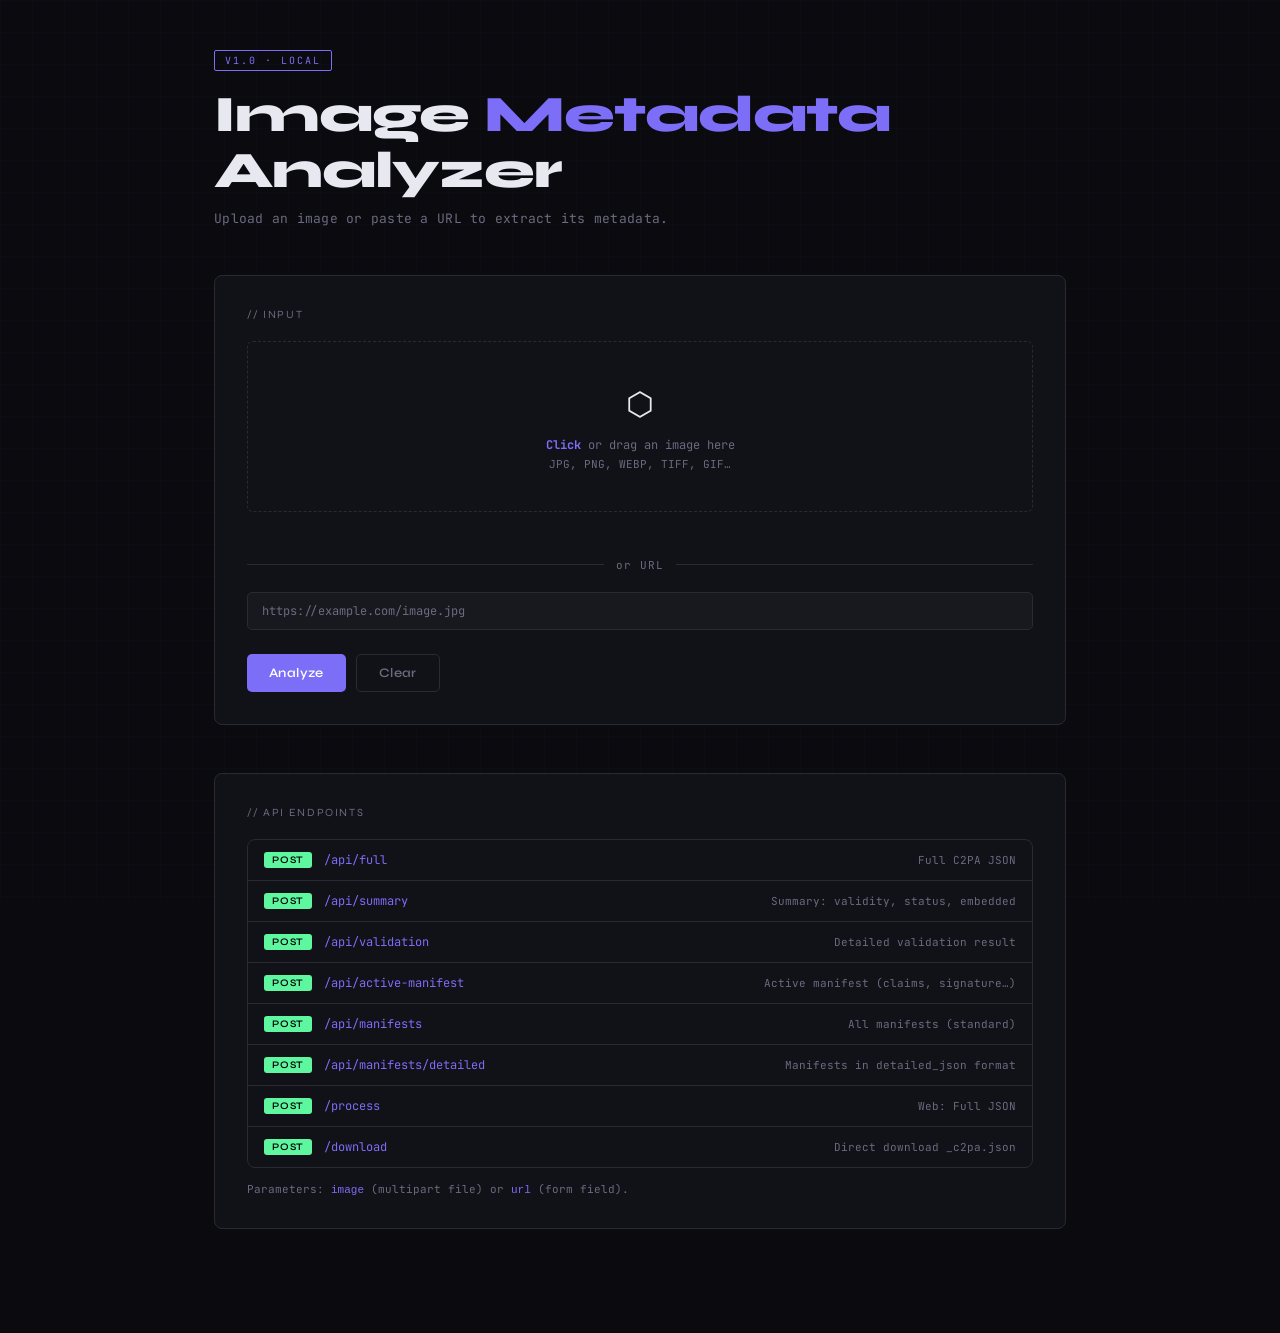
==== python_server_C2PA/templates/index.html @ ded70ce7 "Changed name of the folder java_server_C2PA to python_server_C2PA and changed the LICENSE" ====
<!DOCTYPE html>
<html lang="en">
<head>
  <meta charset="UTF-8" />
  <meta name="viewport" content="width=device-width, initial-scale=1.0" />
  <title>Image Metadata Analyzer</title>
  <link rel="preconnect" href="https://fonts.googleapis.com" />
  <link href="https://fonts.googleapis.com/css2?family=JetBrains+Mono:wght@400;600&family=Syne:wght@400;600;800&display=swap" rel="stylesheet" />
  <style>
    :root {
      --bg: #0a0a0f;
      --surface: #111118;
      --surface2: #18181f;
      --border: #2a2a35;
      --accent: #7c6ef7;
      --accent2: #f76e6e;
      --text: #e8e8f0;
      --muted: #6b6b80;
      --success: #5ef7a0;
      --mono: 'JetBrains Mono', monospace;
      --sans: 'Syne', sans-serif;
    }

    *, *::before, *::after { box-sizing: border-box; margin: 0; padding: 0; }

    body {
      background: var(--bg);
      color: var(--text);
      font-family: var(--mono);
      min-height: 100vh;
      overflow-x: hidden;
    }

    /* GRID NOISE TEXTURE */
    body::before {
      content: '';
      position: fixed;
      inset: 0;
      background-image:
        linear-gradient(rgba(124,110,247,.03) 1px, transparent 1px),
        linear-gradient(90deg, rgba(124,110,247,.03) 1px, transparent 1px);
      background-size: 32px 32px;
      pointer-events: none;
      z-index: 0;
    }

    .container {
      position: relative;
      z-index: 1;
      max-width: 900px;
      margin: 0 auto;
      padding: 48px 24px 80px;
    }

    /* ── HEADER ── */
    header {
      margin-bottom: 48px;
    }

    .tag {
      display: inline-block;
      font-size: 10px;
      letter-spacing: .2em;
      text-transform: uppercase;
      color: var(--accent);
      border: 1px solid var(--accent);
      padding: 3px 10px;
      border-radius: 2px;
      margin-bottom: 16px;
    }

    h1 {
      font-family: var(--sans);
      font-size: clamp(2rem, 5vw, 3.2rem);
      font-weight: 800;
      line-height: 1.1;
      color: var(--text);
      letter-spacing: -.02em;
    }

    h1 span { color: var(--accent); }

    .subtitle {
      margin-top: 10px;
      color: var(--muted);
      font-size: 13px;
      letter-spacing: .02em;
    }

    /* ── UPLOAD PANEL ── */
    .panel {
      background: var(--surface);
      border: 1px solid var(--border);
      border-radius: 8px;
      padding: 32px;
      margin-bottom: 24px;
    }

    .panel-title {
      font-family: var(--sans);
      font-size: 11px;
      letter-spacing: .15em;
      text-transform: uppercase;
      color: var(--muted);
      margin-bottom: 20px;
    }

    /* Drop zone */
    #drop-zone {
      border: 1.5px dashed var(--border);
      border-radius: 6px;
      padding: 40px 24px;
      text-align: center;
      cursor: pointer;
      transition: border-color .2s, background .2s;
      position: relative;
    }

    #drop-zone:hover, #drop-zone.drag-over {
      border-color: var(--accent);
      background: rgba(124,110,247,.05);
    }

    #drop-zone input[type=file] {
      position: absolute;
      inset: 0;
      opacity: 0;
      cursor: pointer;
      width: 100%;
      height: 100%;
    }

    .drop-icon {
      font-size: 32px;
      margin-bottom: 12px;
      display: block;
    }

    .drop-label {
      color: var(--muted);
      font-size: 12px;
    }

    .drop-label strong { color: var(--accent); }

    #file-name {
      margin-top: 8px;
      font-size: 12px;
      color: var(--success);
      min-height: 18px;
    }

    /* Divider */
    .divider {
      display: flex;
      align-items: center;
      gap: 12px;
      margin: 20px 0;
      color: var(--muted);
      font-size: 11px;
      letter-spacing: .1em;
    }
    .divider::before, .divider::after {
      content: '';
      flex: 1;
      height: 1px;
      background: var(--border);
    }

    /* URL input */
    .input-row {
      display: flex;
      gap: 10px;
    }

    input[type=url] {
      flex: 1;
      background: var(--surface2);
      border: 1px solid var(--border);
      border-radius: 5px;
      color: var(--text);
      font-family: var(--mono);
      font-size: 12px;
      padding: 10px 14px;
      outline: none;
      transition: border-color .2s;
    }

    input[type=url]:focus { border-color: var(--accent); }
    input[type=url]::placeholder { color: var(--muted); }

    /* Buttons */
    .btn {
      font-family: var(--sans);
      font-size: 13px;
      font-weight: 600;
      letter-spacing: .03em;
      padding: 10px 22px;
      border: none;
      border-radius: 5px;
      cursor: pointer;
      transition: opacity .15s, transform .1s;
    }
    .btn:active { transform: scale(.97); }
    .btn:hover { opacity: .88; }

    .btn-primary {
      background: var(--accent);
      color: #fff;
    }

    .btn-outline {
      background: transparent;
      border: 1px solid var(--border);
      color: var(--muted);
    }
    .btn-outline:hover { border-color: var(--accent); color: var(--accent); }

    .btn-success {
      background: var(--success);
      color: #000;
    }

    .btn-row {
      display: flex;
      gap: 10px;
      margin-top: 24px;
      flex-wrap: wrap;
    }

    /* ── LOADER ── */
    #loader {
      display: none;
      align-items: center;
      gap: 10px;
      font-size: 12px;
      color: var(--accent);
      margin-top: 16px;
    }

    .spinner {
      width: 16px; height: 16px;
      border: 2px solid rgba(124,110,247,.3);
      border-top-color: var(--accent);
      border-radius: 50%;
      animation: spin .6s linear infinite;
    }

    @keyframes spin { to { transform: rotate(360deg); } }

    /* ── RESULTS ── */
    #results {
      display: none;
    }

    .results-header {
      display: flex;
      align-items: center;
      justify-content: space-between;
      margin-bottom: 20px;
      flex-wrap: gap;
      gap: 12px;
    }

    .results-title {
      font-family: var(--sans);
      font-size: 11px;
      letter-spacing: .15em;
      text-transform: uppercase;
      color: var(--success);
    }

    /* ── JSON TREE (recursive) ── */
    .json-tree {
      background: var(--surface);
      border: 1px solid var(--border);
      border-radius: 8px;
      overflow: hidden;
      font-size: 12.5px;
    }

    .jtop-section { border-bottom: 1px solid var(--border); }
    .jtop-section:last-child { border-bottom: none; }

    .jtop-header {
      display: flex; align-items: center; gap: 12px;
      padding: 14px 20px; cursor: pointer; user-select: none;
      background: var(--surface); transition: background .15s;
    }
    .jtop-header:hover { background: var(--surface2); }
    .jtop-header .jkey {
      font-family: var(--sans); font-weight: 600; font-size: 13px;
      color: var(--accent); flex: 1;
    }
    .jtop-header .jbadge {
      font-size: 10px; color: var(--muted);
      background: var(--surface2); border: 1px solid var(--border);
      padding: 2px 8px; border-radius: 3px;
    }
    .jtop-header .jchevron {
      color: var(--muted); font-size: 10px; transition: transform .2s;
    }
    .jtop-header.open .jchevron { transform: rotate(90deg); }

    .jtop-body { display: none; padding: 4px 16px 14px; overflow-x: auto; }
    .jtop-body.open { display: block; }

    /* Recursive nodes */
    .jnode { width: 100%; }

    .jnode-row {
      display: flex; align-items: baseline; gap: 6px;
      padding: 2px 4px; border-radius: 3px; min-height: 22px;
    }

    .jnode-obj > .jnode-row { cursor: pointer; user-select: none; }
    .jnode-obj > .jnode-row:hover { background: rgba(124,110,247,.07); }

    .jnode-key {
      color: var(--muted); white-space: nowrap;
      flex-shrink: 0; min-width: 110px;
    }
    .jnode-key::after { content: ":"; margin-right: 4px; }
    .jnode-key.idx { color: #6b6b9a; min-width: 28px; }

    .jval-str  { color: var(--text); word-break: break-all; }
    .jval-num  { color: #f0b97a; }
    .jval-bool-t { color: var(--success); }
    .jval-bool-f { color: var(--accent2); }
    .jval-null { color: var(--muted); font-style: italic; }
    .jval-preview { color: var(--muted); font-size: 11px; font-style: italic; }

    .jnode-chevron {
      font-size: 9px; color: var(--muted);
      transition: transform .15s; flex-shrink: 0; width: 12px;
    }
    .jnode-obj.open > .jnode-row .jnode-chevron { transform: rotate(90deg); }

    .jnode-children {
      display: none;
      padding-left: 18px;
      border-left: 1px solid var(--border);
      margin-left: 4px; margin-top: 2px; margin-bottom: 2px;
    }
    .jnode-obj.open > .jnode-children { display: block; }

    /* Empty state */
    .empty-msg {
      color: var(--muted); font-size: 11px;
      padding: 6px 4px; font-style: italic;
    }

    /* Error */
    #error-box {
      display: none;
      background: rgba(247,110,110,.1);
      border: 1px solid var(--accent2);
      color: var(--accent2);
      border-radius: 6px;
      padding: 14px 18px;
      font-size: 12px;
      margin-top: 16px;
    }

    /* API Docs */
    .api-docs {
      margin-top: 48px;
    }

    .api-endpoint {
      display: flex;
      align-items: center;
      gap: 12px;
      padding: 12px 16px;
      border-bottom: 1px solid var(--border);
      font-size: 12px;
    }
    .api-endpoint:last-child { border-bottom: none; }

    .method {
      font-family: var(--sans);
      font-weight: 600;
      font-size: 10px;
      letter-spacing: .08em;
      color: #000;
      background: var(--success);
      padding: 2px 8px;
      border-radius: 3px;
      min-width: 46px;
      text-align: center;
    }

    .endpoint-path { color: var(--accent); }
    .endpoint-desc { color: var(--muted); margin-left: auto; font-size: 11px; }

    @media (max-width: 600px) {
      .kv-grid { grid-template-columns: 1fr; }
      .kv-key { border-bottom: none; padding-bottom: 0; color: var(--accent); font-size: 11px; }
      .kv-val { border-bottom: 1px solid rgba(42,42,53,.5); }
      .input-row { flex-direction: column; }
    }
  </style>
</head>
<body>
<div class="container">

  <header>
    <div class="tag">v1.0 · local</div>
    <h1>Image <span>Metadata</span><br>Analyzer</h1>
    <p class="subtitle">Upload an image or paste a URL to extract its metadata.</p>
  </header>

  <div class="panel">
    <p class="panel-title">// input</p>

    <div id="drop-zone">
      <input type="file" id="file-input" accept="image/*" />
      <span class="drop-icon">⬡</span>
      <p class="drop-label"><strong>Click</strong> or drag an image here</p>
      <p class="drop-label" style="margin-top:4px;font-size:11px;">JPG, PNG, WEBP, TIFF, GIF…</p>
    </div>
    <div id="file-name"></div>

    <div class="divider">or URL</div>

    <div class="input-row">
      <input type="url" id="url-input" placeholder="https://example.com/image.jpg" />
    </div>

    <div id="loader">
      <div class="spinner"></div>
      <span>Processing image…</span>
    </div>

    <div id="error-box"></div>

    <div class="btn-row">
      <button class="btn btn-primary" onclick="analyze()">Analyze</button>
      <button class="btn btn-outline" onclick="reset()">Clear</button>
    </div>
  </div>

  <div id="results">
    <div class="results-header">
      <span class="results-title">✓ Analysis complete</span>
      <button class="btn btn-success" id="download-btn">↓ Download JSON</button>
    </div>
    <div class="json-tree" id="json-tree"></div>
  </div>

  <div class="api-docs panel" style="margin-top:48px;">
    <p class="panel-title">// API endpoints</p>
    <div class="json-tree">
      <div class="api-endpoint"><span class="method">POST</span><span class="endpoint-path">/api/full</span><span class="endpoint-desc">Full C2PA JSON</span></div>
      <div class="api-endpoint"><span class="method">POST</span><span class="endpoint-path">/api/summary</span><span class="endpoint-desc">Summary: validity, status, embedded</span></div>
      <div class="api-endpoint"><span class="method">POST</span><span class="endpoint-path">/api/validation</span><span class="endpoint-desc">Detailed validation result</span></div>
      <div class="api-endpoint"><span class="method">POST</span><span class="endpoint-path">/api/active-manifest</span><span class="endpoint-desc">Active manifest (claims, signature…)</span></div>
      <div class="api-endpoint"><span class="method">POST</span><span class="endpoint-path">/api/manifests</span><span class="endpoint-desc">All manifests (standard)</span></div>
      <div class="api-endpoint"><span class="method">POST</span><span class="endpoint-path">/api/manifests/detailed</span><span class="endpoint-desc">Manifests in detailed_json format</span></div>
      <div class="api-endpoint"><span class="method">POST</span><span class="endpoint-path">/process</span><span class="endpoint-desc">Web: Full JSON</span></div>
      <div class="api-endpoint"><span class="method">POST</span><span class="endpoint-path">/download</span><span class="endpoint-desc">Direct download _c2pa.json</span></div>
    </div>
    <p style="margin-top:14px;font-size:11px;color:var(--muted);">
      Parameters: <code style="color:var(--accent)">image</code> (multipart file) or <code style="color:var(--accent)">url</code> (form field).
    </p>
  </div>

</div>

<script>
  let currentData = null;
  let currentFile  = null;

  // ── Drop zone ──
  const dropZone  = document.getElementById('drop-zone');
  const fileInput = document.getElementById('file-input');

  dropZone.addEventListener('dragover', e => { e.preventDefault(); dropZone.classList.add('drag-over'); });
  dropZone.addEventListener('dragleave', () => dropZone.classList.remove('drag-over'));
  dropZone.addEventListener('drop', e => {
    e.preventDefault(); dropZone.classList.remove('drag-over');
    const f = e.dataTransfer.files[0];
    if (f) { currentFile = f; document.getElementById('file-name').textContent = '✓ ' + f.name; }
  });
  fileInput.addEventListener('change', () => {
    if (fileInput.files[0]) {
      currentFile = fileInput.files[0];
      document.getElementById('file-name').textContent = '✓ ' + currentFile.name;
    }
  });

  // ── Analyze ──
  async function analyze() {
    const url = document.getElementById('url-input').value.trim();
    if (!currentFile && !url) { showError('Select an image or enter a URL.'); return; }
    setLoading(true); hideError(); hideResults();
    try {
      const fd = new FormData();
      if (currentFile) fd.append('image', currentFile);
      else             fd.append('url', url);
      const res  = await fetch('/process', { method: 'POST', body: fd });
      const data = await res.json();
      if (!res.ok) throw new Error(data.error || 'Unknown error');
      currentData = data;
      renderResults(data);
      setupDownload(currentFile, url);
    } catch (e) { showError(e.message); }
    finally     { setLoading(false); }
  }

  // ── Top-level renderer ──
  const TOP_LABELS = {
    processed_at: 'Processed at',
    filename:     'File',
    mime_type:    'MIME type',
    size_bytes:   'Size (bytes)',
    c2pa:         'C2PA',
  };

  function renderResults(data) {
    const tree = document.getElementById('json-tree');
    tree.innerHTML = '';

    for (const [key, val] of Object.entries(data)) {
      const label   = TOP_LABELS[key] || key;
      const isOpen  = (key === 'c2pa');
      const section = makeTopSection(key, label, val, isOpen);
      tree.appendChild(section);
    }

    document.getElementById('results').style.display = 'block';
    document.getElementById('results').scrollIntoView({ behavior: 'smooth', block: 'start' });
  }

  function makeTopSection(key, label, val, defaultOpen) {
    const section = document.createElement('div');
    section.className = 'jtop-section';

    const isComplex = (typeof val === 'object' && val !== null);
    const count     = isComplex ? (Array.isArray(val) ? val.length : Object.keys(val).length) : 1;
    const badgeTxt  = isComplex
      ? (Array.isArray(val) ? `${count} item${count!==1?'s':''}` : `${count} field${count!==1?'s':''}`)
      : '';

    const header = document.createElement('div');
    header.className = 'jtop-header' + (defaultOpen ? ' open' : '');
    header.innerHTML = `
      <span class="jkey">${label}</span>
      ${badgeTxt ? `<span class="jbadge">${badgeTxt}</span>` : ''}
      <span class="jchevron">▶</span>
    `;

    const body = document.createElement('div');
    body.className = 'jtop-body' + (defaultOpen ? ' open' : '');

    if (!isComplex) {
      // scalar at top level
      const row = document.createElement('div');
      row.className = 'jnode-row';
      row.appendChild(makeScalarEl(val));
      body.appendChild(row);
    } else if (count === 0) {
      body.innerHTML = '<p class="empty-msg">No data</p>';
    } else {
      // render children recursively
      const entries = Array.isArray(val) ? val.map((v,i) => [String(i), v]) : Object.entries(val);
      for (const [k, v] of entries) {
        body.appendChild(makeNode(k, v, Array.isArray(val)));
      }
    }

    header.addEventListener('click', () => {
      header.classList.toggle('open');
      body.classList.toggle('open');
    });

    section.appendChild(header);
    section.appendChild(body);
    return section;
  }

  // ── Recursive node builder ──
  function makeNode(key, val, isArrayParent = false) {
    const isComplex = (typeof val === 'object' && val !== null);

    if (!isComplex) {
      // Simple leaf row: key + scalar value
      const node = document.createElement('div');
      node.className = 'jnode';
      const row = document.createElement('div');
      row.className = 'jnode-row';
      const keyEl = document.createElement('span');
      keyEl.className = 'jnode-key' + (isArrayParent ? ' idx' : '');
      keyEl.textContent = key;
      row.appendChild(keyEl);
      row.appendChild(makeScalarEl(val));
      node.appendChild(row);
      return node;
    }

    // Complex: collapsible
    const node = document.createElement('div');
    node.className = 'jnode jnode-obj';

    const count   = Array.isArray(val) ? val.length : Object.keys(val).length;
    const preview = Array.isArray(val) ? `[ ${count} ]` : `{ ${count} }`;

    const row = document.createElement('div');
    row.className = 'jnode-row';

    const chevron = document.createElement('span');
    chevron.className = 'jnode-chevron';
    chevron.textContent = '▶';

    const keyEl = document.createElement('span');
    keyEl.className = 'jnode-key' + (isArrayParent ? ' idx' : '');
    keyEl.textContent = key;

    const previewEl = document.createElement('span');
    previewEl.className = 'jval-preview';
    previewEl.textContent = preview;

    row.appendChild(chevron);
    row.appendChild(keyEl);
    row.appendChild(previewEl);

    const children = document.createElement('div');
    children.className = 'jnode-children';

    if (count === 0) {
      children.innerHTML = '<span class="empty-msg">empty</span>';
    } else {
      const entries = Array.isArray(val) ? val.map((v,i) => [String(i), v]) : Object.entries(val);
      for (const [k, v] of entries) {
        children.appendChild(makeNode(k, v, Array.isArray(val)));
      }
    }

    row.addEventListener('click', () => node.classList.toggle('open'));

    node.appendChild(row);
    node.appendChild(children);
    return node;
  }

  function makeScalarEl(val) {
    const el = document.createElement('span');
    if (val === null || val === undefined) {
      el.className = 'jval-null'; el.textContent = 'null';
    } else if (typeof val === 'boolean') {
      el.className = val ? 'jval-bool-t' : 'jval-bool-f';
      el.textContent = String(val);
    } else if (typeof val === 'number') {
      el.className = 'jval-num'; el.textContent = String(val);
    } else {
      el.className = 'jval-str'; el.textContent = String(val);
    }
    return el;
  }

  // ── Download ──
  function setupDownload(file, url) {
    document.getElementById('download-btn').onclick = async () => {
      const fd = new FormData();
      if (file) fd.append('image', file); else fd.append('url', url);
      const res  = await fetch('/download', { method: 'POST', body: fd });
      const blob = await res.blob();
      const a    = document.createElement('a');
      a.href     = URL.createObjectURL(blob);
      a.download = res.headers.get('Content-Disposition')
        ?.split('filename=')[1]?.replace(/"/g, '') || 'metadata.json';
      a.click();
    };
  }

  function setLoading(on) { document.getElementById('loader').style.display = on ? 'flex' : 'none'; }
  function showError(msg) {
    const b = document.getElementById('error-box');
    b.textContent = '✗ ' + msg; b.style.display = 'block';
  }
  function hideError()   { document.getElementById('error-box').style.display = 'none'; }
  function hideResults() { document.getElementById('results').style.display = 'none'; }
  function reset() {
    currentFile = null; currentData = null;
    document.getElementById('file-input').value = '';
    document.getElementById('file-name').textContent = '';
    document.getElementById('url-input').value = '';
    hideError(); hideResults();
  }
</script>
</body>
</html>
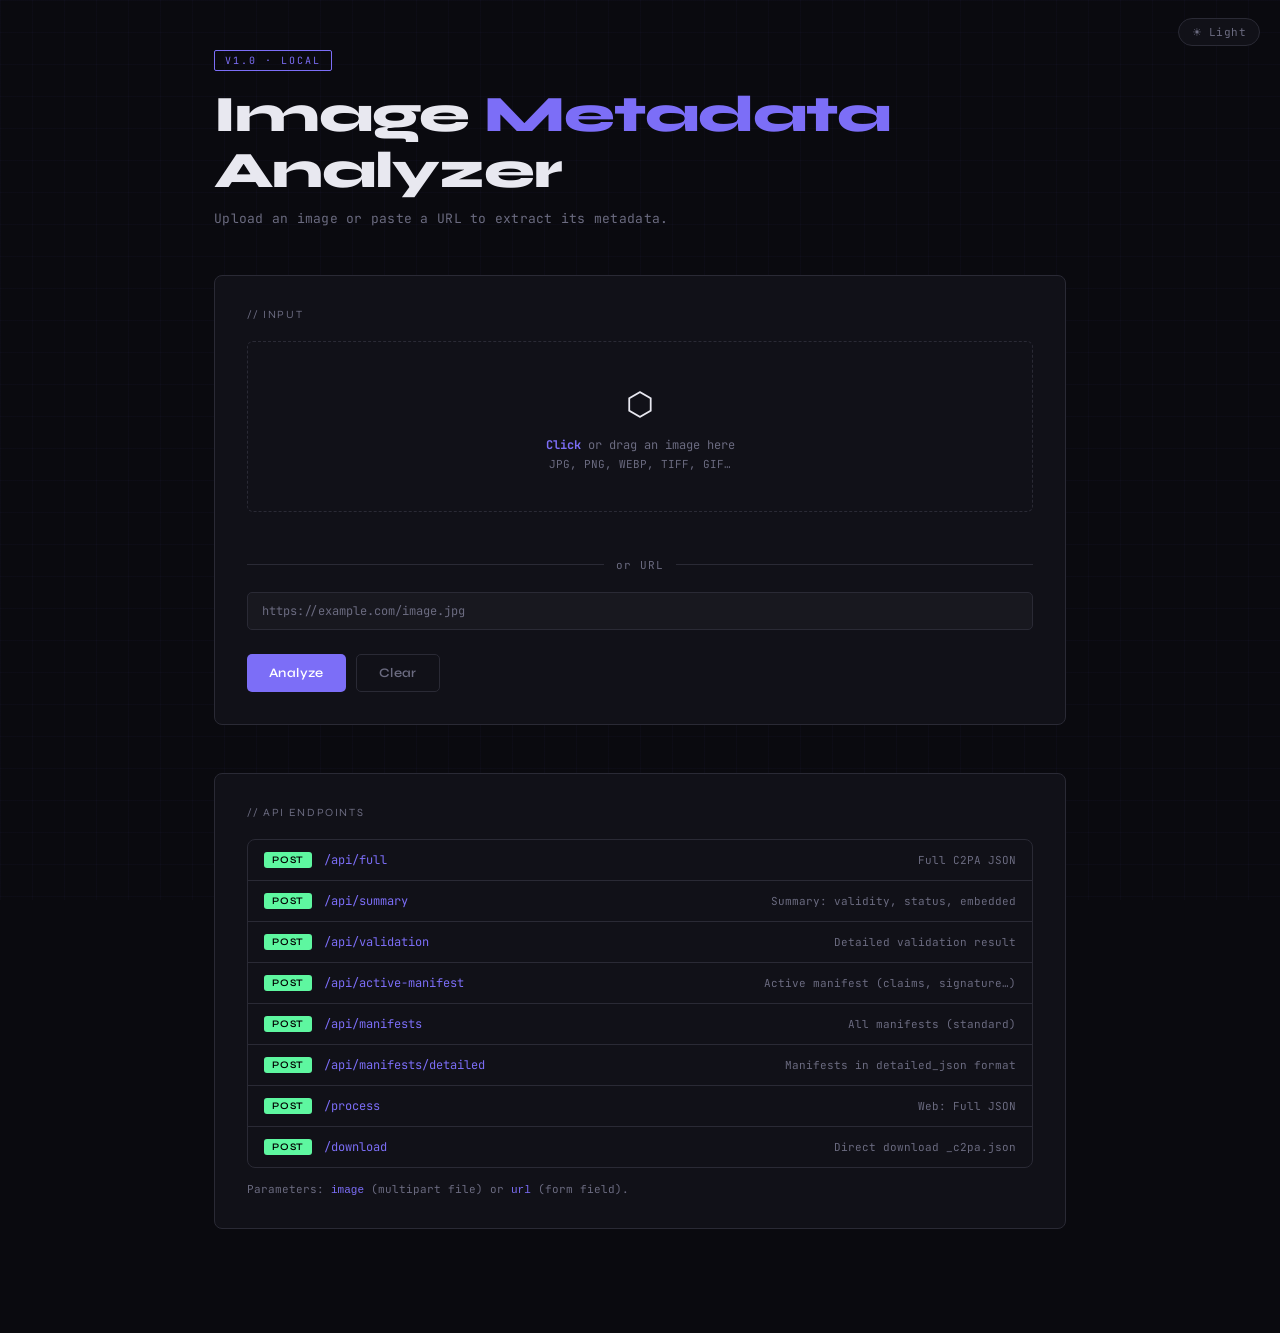
==== commit 3a10c33b: "Added a toggle to add switch between light mode and dark mode" ====
--- a/python_server_C2PA/templates/index.html
+++ b/python_server_C2PA/templates/index.html
@@ -21,6 +21,41 @@
       --sans: 'Syne', sans-serif;
     }
 
+    html[data-theme="light"] {
+      --bg: #f4f4f8;
+      --surface: #ffffff;
+      --surface2: #ebebf2;
+      --border: #d0d0dc;
+      --accent: #5a4fd4;
+      --accent2: #d94f4f;
+      --text: #18181f;
+      --muted: #7070888;
+      --success: #1a8f56;
+      --muted: #60607a;
+    }
+
+    /* ── Theme Toggle Button ── */
+    #theme-toggle {
+      position: fixed;
+      top: 18px;
+      right: 20px;
+      z-index: 999;
+      background: var(--surface);
+      border: 1px solid var(--border);
+      border-radius: 99px;
+      padding: 6px 13px;
+      font-family: var(--mono);
+      font-size: 11px;
+      color: var(--muted);
+      cursor: pointer;
+      display: flex;
+      align-items: center;
+      gap: 6px;
+      transition: border-color .2s, color .2s;
+      letter-spacing: .04em;
+    }
+    #theme-toggle:hover { border-color: var(--accent); color: var(--accent); }
+
     *, *::before, *::after { box-sizing: border-box; margin: 0; padding: 0; }
 
     body {
@@ -402,6 +437,12 @@
   </style>
 </head>
 <body>
+
+<button id="theme-toggle" onclick="toggleTheme()" title="Toggle light/dark mode">
+  <span id="theme-icon">☀</span>
+  <span id="theme-label">Light</span>
+</button>
+
 <div class="container">
 
   <header>
@@ -687,6 +728,21 @@
     document.getElementById('url-input').value = '';
     hideError(); hideResults();
   }
+
+  // ── Theme Toggle ──
+  function applyTheme(theme) {
+    document.documentElement.setAttribute('data-theme', theme);
+    const isDark = theme === 'dark';
+    document.getElementById('theme-icon').textContent  = isDark ? '☀' : '☾';
+    document.getElementById('theme-label').textContent = isDark ? 'Light' : 'Dark';
+    localStorage.setItem('theme', theme);
+  }
+  function toggleTheme() {
+    const current = document.documentElement.getAttribute('data-theme') || 'dark';
+    applyTheme(current === 'dark' ? 'light' : 'dark');
+  }
+  // Init
+  applyTheme(localStorage.getItem('theme') || 'dark');
 </script>
 </body>
 </html>
